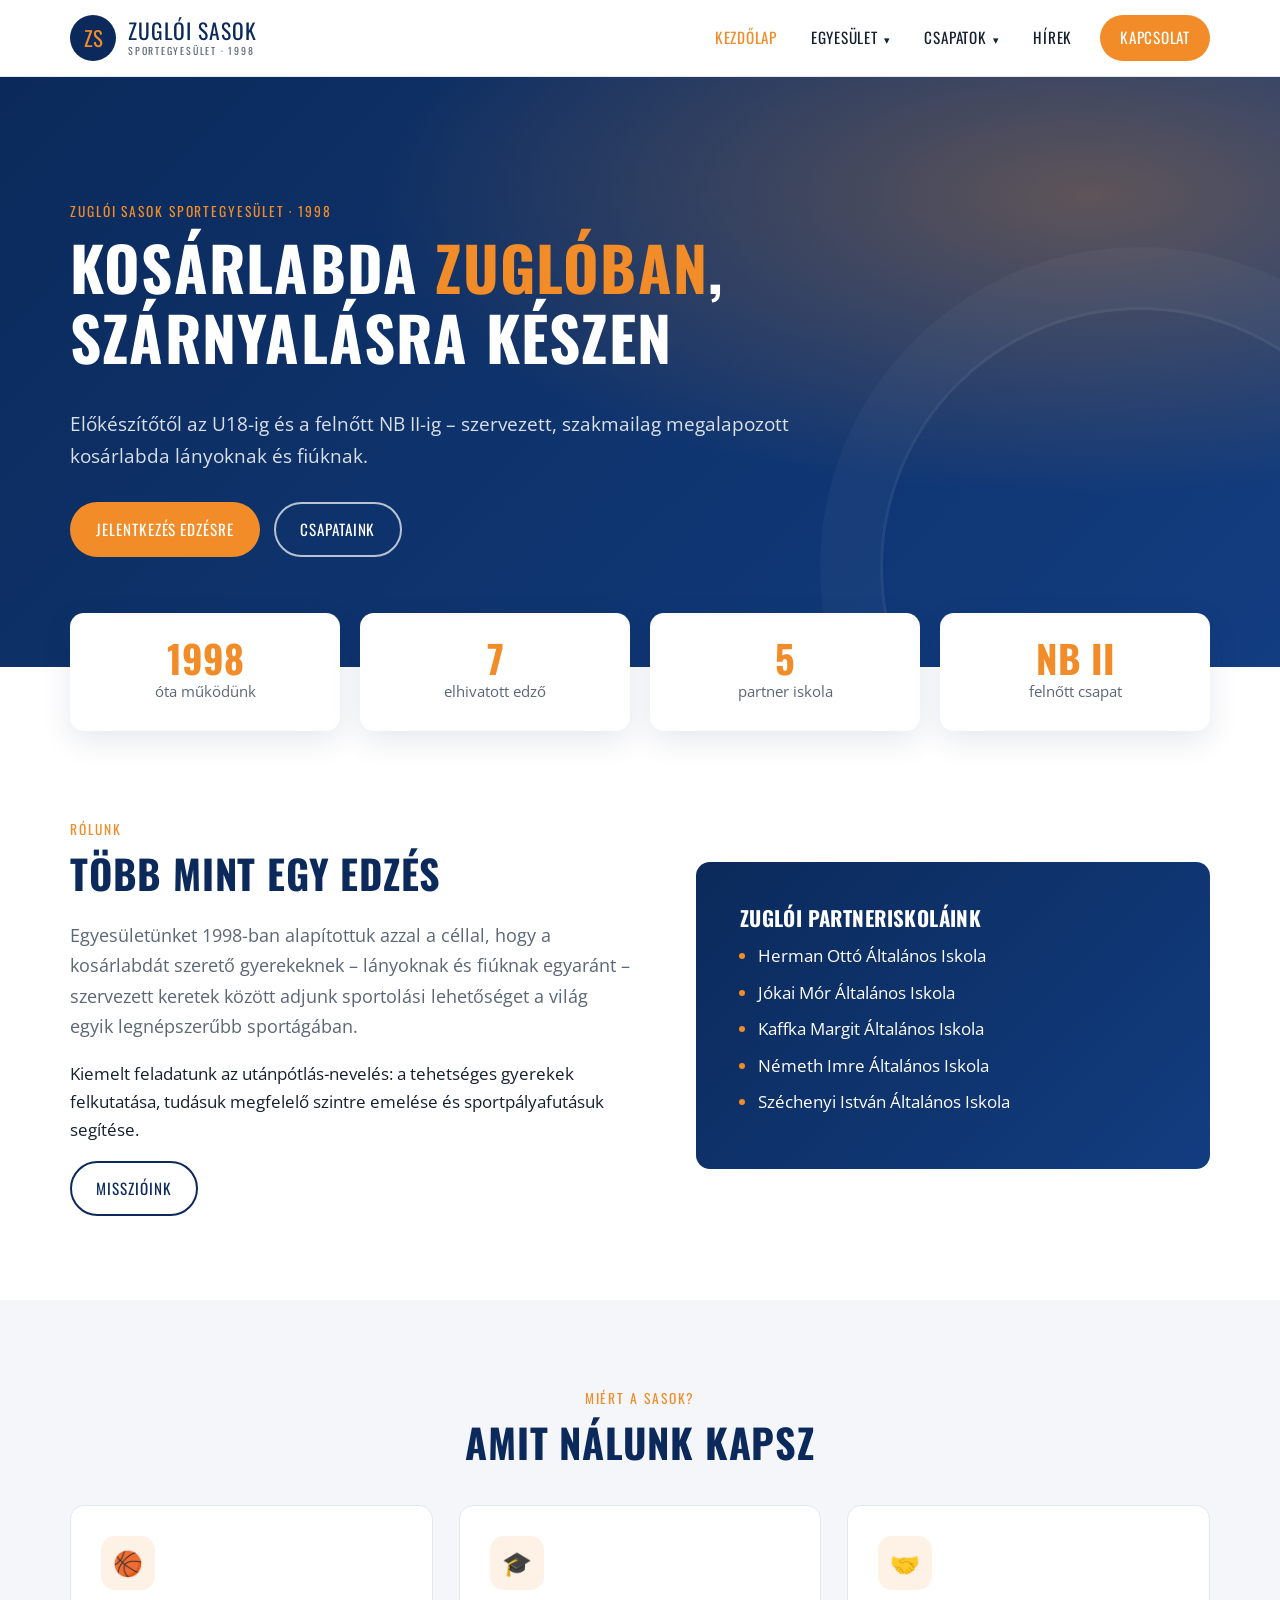
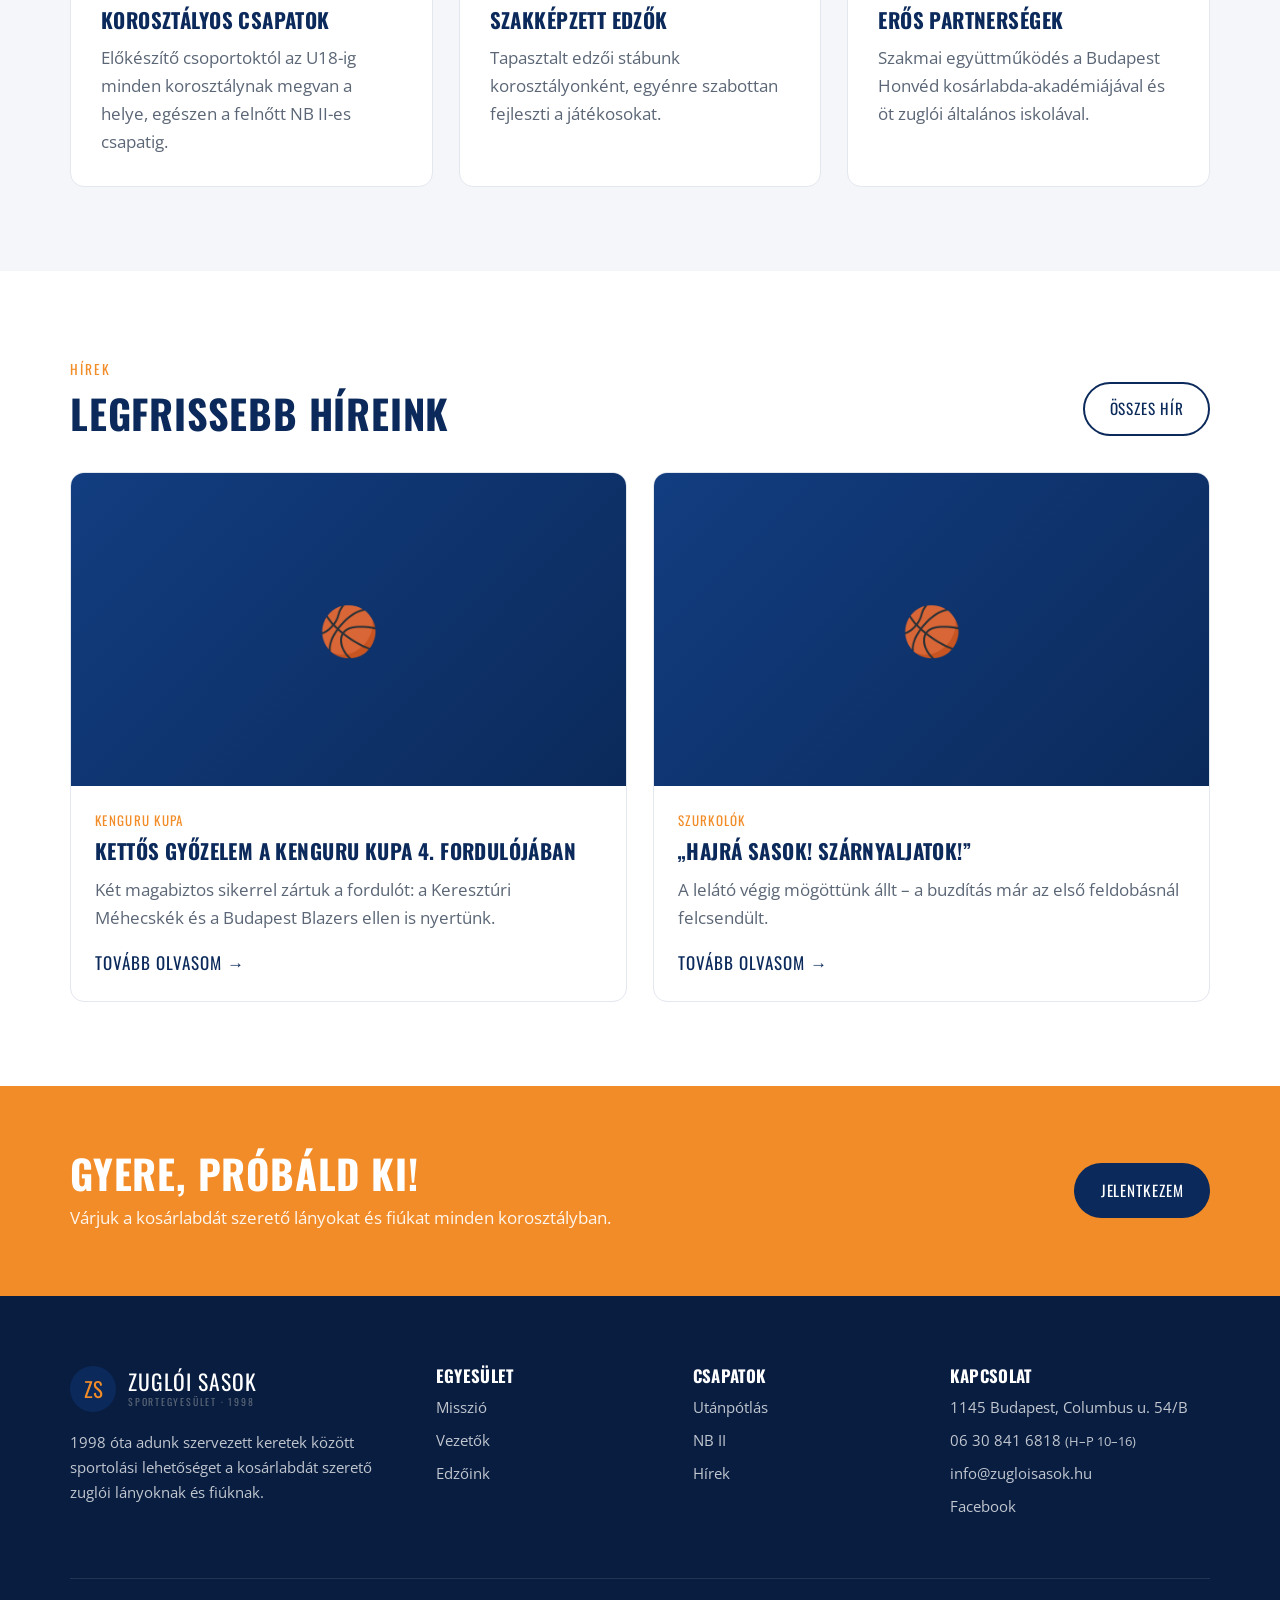
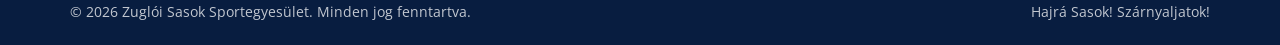
==== index.html @ 6cdd5a1f "Zuglói Sasok megújított statikus weboldal aloldalakkal Co-Authored-By: Claude Opus 5.5 <noreply@anth" ====
<!doctype html>
<html lang="hu">
<head>
<meta charset="utf-8">
<meta name="viewport" content="width=device-width, initial-scale=1">
<title>Kezdőlap – Zuglói Sasok</title>
<meta name="description" content="A Zuglói Sasok Sportegyesület 1998 óta neveli a zuglói kosárlabdázókat.">
<link rel="preconnect" href="https://fonts.googleapis.com">
<link rel="preconnect" href="https://fonts.gstatic.com" crossorigin>
<link href="https://fonts.googleapis.com/css2?family=Oswald:wght@400;500;600&family=Open+Sans:wght@400;600;700&display=swap" rel="stylesheet">
<link rel="stylesheet" href="assets/css/style.css">
</head>
<body>
<header class="site-header">
  <div class="container site-header__inner">
    <a class="logo" href="index.html" aria-label="Zuglói Sasok – kezdőlap"><span class="logo__mark">ZS</span><span class="logo__text">Zuglói Sasok<small>Sportegyesület · 1998</small></span></a>
    <button class="nav-toggle" aria-label="Menü" aria-expanded="false"><span></span><span></span><span></span></button>
    <nav class="nav" aria-label="Fő navigáció"><ul><li><a href="index.html" aria-current="page">Kezdőlap</a></li><li class="has-sub"><a href="misszio.html">Egyesület</a><ul class="sub"><li><a href="misszio.html">Misszió</a></li><li><a href="vezetok.html">Vezetők</a></li><li><a href="edzoink.html">Edzőink</a></li></ul></li><li class="has-sub"><a href="csapatok.html">Csapatok</a><ul class="sub"><li><a href="csapatok.html">Utánpótlás</a></li><li><a href="nb2.html">NB II</a></li></ul></li><li><a href="hirek.html">Hírek</a></li><li class="nav-cta"><a href="kapcsolat.html">Kapcsolat</a></li></ul></nav>
  </div>
</header>
<main>

<section class="hero"><div class="container"><div class="hero__inner">
  <span class="eyebrow">Zuglói Sasok Sportegyesület · 1998</span>
  <h1>Kosárlabda <em>Zuglóban</em>,<br>szárnyalásra készen</h1>
  <p>Előkészítőtől az U18-ig és a felnőtt NB II-ig – szervezett, szakmailag megalapozott kosárlabda lányoknak és fiúknak.</p>
  <div class="hero__actions"><a class="btn btn--accent" href="kapcsolat.html">Jelentkezés edzésre</a><a class="btn btn--ghost" href="csapatok.html">Csapataink</a></div>
</div></div></section>

<div class="container"><div class="stats">
  <div class="stat reveal"><strong>1998</strong><span>óta működünk</span></div>
  <div class="stat reveal"><strong>7</strong><span>elhivatott edző</span></div>
  <div class="stat reveal"><strong>5</strong><span>partner iskola</span></div>
  <div class="stat reveal"><strong>NB II</strong><span>felnőtt csapat</span></div>
</div></div>

<section class="section"><div class="container split">
  <div class="reveal">
    <span class="eyebrow">Rólunk</span>
    <h2>Több mint egy edzés</h2>
    <p class="lead">Egyesületünket 1998-ban alapítottuk azzal a céllal, hogy a kosárlabdát szerető gyerekeknek – lányoknak és fiúknak egyaránt – szervezett keretek között adjunk sportolási lehetőséget a világ egyik legnépszerűbb sportágában.</p>
    <p>Kiemelt feladatunk az utánpótlás-nevelés: a tehetséges gyerekek felkutatása, tudásuk megfelelő szintre emelése és sportpályafutásuk segítése.</p>
    <a class="btn btn--outline" href="misszio.html">Misszióink</a>
  </div>
  <div class="panel reveal">
    <h3>Zuglói partneriskoláink</h3>
    <ul>
      <li>Herman Ottó Általános Iskola</li>
      <li>Jókai Mór Általános Iskola</li>
      <li>Kaffka Margit Általános Iskola</li>
      <li>Németh Imre Általános Iskola</li>
      <li>Széchenyi István Általános Iskola</li>
    </ul>
  </div>
</div></section>

<section class="section section--soft"><div class="container">
  <div class="center reveal"><span class="eyebrow">Miért a Sasok?</span><h2>Amit nálunk kapsz</h2></div>
  <div class="grid grid--3" style="margin-top:40px">
    <div class="card reveal"><div class="card__icon">🏀</div><h3>Korosztályos csapatok</h3><p>Előkészítő csoportoktól az U18-ig minden korosztálynak megvan a helye, egészen a felnőtt NB II-es csapatig.</p></div>
    <div class="card reveal"><div class="card__icon">🎓</div><h3>Szakképzett edzők</h3><p>Tapasztalt edzői stábunk korosztályonként, egyénre szabottan fejleszti a játékosokat.</p></div>
    <div class="card reveal"><div class="card__icon">🤝</div><h3>Erős partnerségek</h3><p>Szakmai együttműködés a Budapest Honvéd kosárlabda-akadémiájával és öt zuglói általános iskolával.</p></div>
  </div>
</div></section>

<section class="section"><div class="container">
  <div class="reveal" style="display:flex;justify-content:space-between;align-items:end;flex-wrap:wrap;gap:16px">
    <div><span class="eyebrow">Hírek</span><h2 style="margin:0">Legfrissebb híreink</h2></div>
    <a class="btn btn--outline" href="hirek.html">Összes hír</a>
  </div>
  <div class="grid grid--2" style="margin-top:36px"><article class="post reveal"><a href="kettos-gyozelem-a-kenguru-kupa-4-fordulojaban.html" class="post__thumb" aria-hidden="true" tabindex="-1"></a>
<div class="post__body"><div class="post__meta">Kenguru Kupa</div><h3>Kettős győzelem a Kenguru Kupa 4. fordulójában</h3><p>Két magabiztos sikerrel zártuk a fordulót: a Keresztúri Méhecskék és a Budapest Blazers ellen is nyertünk.</p>
<a class="post__link" href="kettos-gyozelem-a-kenguru-kupa-4-fordulojaban.html">Tovább olvasom →</a></div></article><article class="post reveal"><a href="hajra-sasok-szarnyaljatok.html" class="post__thumb" aria-hidden="true" tabindex="-1"></a>
<div class="post__body"><div class="post__meta">Szurkolók</div><h3>„Hajrá Sasok! Szárnyaljatok!”</h3><p>A lelátó végig mögöttünk állt – a buzdítás már az első feldobásnál felcsendült.</p>
<a class="post__link" href="hajra-sasok-szarnyaljatok.html">Tovább olvasom →</a></div></article></div>
</div></section>
<section class="cta"><div class="container cta__inner">
  <div><h2>Gyere, próbáld ki!</h2><p>Várjuk a kosárlabdát szerető lányokat és fiúkat minden korosztályban.</p></div>
  <a class="btn" href="kapcsolat.html">Jelentkezem</a>
</div></section>

</main>
<footer class="site-footer">
  <div class="container">
    <div class="footer-grid">
      <div>
        <a class="logo" href="index.html" aria-label="Zuglói Sasok – kezdőlap"><span class="logo__mark">ZS</span><span class="logo__text">Zuglói Sasok<small>Sportegyesület · 1998</small></span></a>
        <p style="margin-top:18px">1998 óta adunk szervezett keretek között sportolási lehetőséget a kosárlabdát szerető zuglói lányoknak és fiúknak.</p>
      </div>
      <div>
        <h4>Egyesület</h4>
        <ul><li><a href="misszio.html">Misszió</a></li><li><a href="vezetok.html">Vezetők</a></li><li><a href="edzoink.html">Edzőink</a></li></ul>
      </div>
      <div>
        <h4>Csapatok</h4>
        <ul><li><a href="csapatok.html">Utánpótlás</a></li><li><a href="nb2.html">NB II</a></li><li><a href="hirek.html">Hírek</a></li></ul>
      </div>
      <div>
        <h4>Kapcsolat</h4>
        <ul>
          <li>1145 Budapest, Columbus u. 54/B</li>
          <li><a href="tel:+36308416818">06 30 841 6818</a> <small>(H–P 10–16)</small></li>
          <li><a href="mailto:info@zugloisasok.hu">info@zugloisasok.hu</a></li>
          <li><a href="https://www.facebook.com/zugloisasok/" target="_blank" rel="noopener">Facebook</a></li>
        </ul>
      </div>
    </div>
    <div class="footer-bottom">
      <span>© <span id="year">2026</span> Zuglói Sasok Sportegyesület. Minden jog fenntartva.</span>
      <span>Hajrá Sasok! Szárnyaljatok!</span>
    </div>
  </div>
</footer>
<script src="assets/js/main.js"></script>
</body>
</html>
---- assets/css/style.css ----
/* ==========================================================
   Zuglói Sasok – megújított arculat
   A márkaszínek és betűtípusok EGY helyen, itt állíthatók.
   ========================================================== */
:root {
  /* --- Márkaszínek (cserélhető az eredeti oldal értékeire) --- */
  --brand-primary: #0b2a5b;     /* sötétkék */
  --brand-primary-2: #123d80;
  --brand-accent: #f28c28;      /* kosárlabda-narancs */
  --brand-accent-2: #d9731a;

  /* --- Betűtípusok --- */
  --font-heading: "Oswald", "Arial Narrow", sans-serif;
  --font-body: "Open Sans", Arial, sans-serif;

  /* --- Semleges tónusok --- */
  --ink: #16202e;
  --muted: #5b6676;
  --line: #e3e7ee;
  --bg: #ffffff;
  --bg-soft: #f4f6fa;
  --radius: 14px;
  --shadow: 0 10px 30px rgba(11, 42, 91, .10);
  --max: 1180px;
}

*, *::before, *::after { box-sizing: border-box; }
html { scroll-behavior: smooth; overflow-x: clip; }
body { margin: 0; font-family: var(--font-body); color: var(--ink); background: var(--bg); line-height: 1.65; font-size: 17px; }
img { max-width: 100%; display: block; }
a { color: var(--brand-primary-2); }
h1, h2, h3, h4 { font-family: var(--font-heading); color: var(--brand-primary); line-height: 1.15; margin: 0 0 .6em; text-transform: uppercase; letter-spacing: .02em; }
h1 { font-size: clamp(2.2rem, 5vw, 3.8rem); }
h2 { font-size: clamp(1.7rem, 3.4vw, 2.5rem); }
h3 { font-size: 1.3rem; }
p { margin: 0 0 1em; }
.container { width: 100%; max-width: var(--max); margin: 0 auto; padding: 0 20px; }
.section { padding: 84px 0; }
.section--soft { background: var(--bg-soft); }
.eyebrow { display: inline-block; font-family: var(--font-heading); text-transform: uppercase; letter-spacing: .14em; font-size: .85rem; color: var(--brand-accent); margin-bottom: .6rem; }
.lead { font-size: 1.15rem; color: var(--muted); max-width: 720px; }
.center { text-align: center; } .center .lead { margin-left: auto; margin-right: auto; }

/* Gombok */
.btn { display: inline-flex; align-items: center; gap: .5em; padding: .85em 1.6em; border-radius: 999px; font-family: var(--font-heading); text-transform: uppercase; letter-spacing: .06em; text-decoration: none; font-size: .95rem; transition: transform .2s, background .2s, color .2s; border: 2px solid transparent; }
.btn--accent { background: var(--brand-accent); color: #fff; }
.btn--accent:hover { background: var(--brand-accent-2); transform: translateY(-2px); }
.btn--ghost { border-color: rgba(255,255,255,.7); color: #fff; }
.btn--ghost:hover { background: #fff; color: var(--brand-primary); }
.btn--outline { border-color: var(--brand-primary); color: var(--brand-primary); }
.btn--outline:hover { background: var(--brand-primary); color: #fff; }

/* Fejléc */
.site-header { position: sticky; top: 0; z-index: 50; background: rgba(255,255,255,.96); backdrop-filter: blur(8px); border-bottom: 1px solid var(--line); }
.site-header__inner { display: flex; align-items: center; justify-content: space-between; height: 76px; }
.logo { display: flex; align-items: center; gap: 12px; text-decoration: none; }
.logo__mark { width: 46px; height: 46px; border-radius: 50%; background: var(--brand-primary); display: grid; place-items: center; color: var(--brand-accent); font-family: var(--font-heading); font-size: 1.3rem; }
.logo__text { font-family: var(--font-heading); text-transform: uppercase; color: var(--brand-primary); font-size: 1.35rem; line-height: 1; letter-spacing: .04em; }
.logo__text small { display: block; font-size: .62rem; color: var(--muted); letter-spacing: .18em; margin-top: 4px; }
.nav > ul { list-style: none; margin: 0; padding: 0; display: flex; gap: 6px; align-items: center; }
.nav li { position: relative; }
.nav a { display: block; padding: 10px 14px; text-decoration: none; color: var(--ink); font-family: var(--font-heading); text-transform: uppercase; letter-spacing: .05em; font-size: .95rem; border-radius: 8px; }
.nav a:hover, .nav a[aria-current="page"] { color: var(--brand-accent); }
.nav .has-sub > a::after { content: "▾"; font-size: .7em; margin-left: 6px; }
.nav .sub { list-style: none; margin: 0; padding: 8px; position: absolute; top: 100%; left: 0; min-width: 210px; background: #fff; border-radius: 12px; box-shadow: var(--shadow); opacity: 0; visibility: hidden; transform: translateY(8px); transition: .2s; }
.nav .has-sub:hover .sub, .nav .has-sub:focus-within .sub { opacity: 1; visibility: visible; transform: none; }
.nav .sub a { text-transform: none; font-family: var(--font-body); font-size: .95rem; }
.nav .sub a:hover { background: var(--bg-soft); }
.nav .nav-cta a { background: var(--brand-accent); color: #fff; border-radius: 999px; padding: 10px 20px; margin-left: 8px; }
.nav .nav-cta a:hover { background: var(--brand-accent-2); color: #fff; }
.nav-toggle { display: none; background: none; border: 0; width: 44px; height: 44px; cursor: pointer; }
.nav-toggle span { display: block; height: 2px; background: var(--brand-primary); margin: 6px 8px; transition: .2s; }

/* Hero */
.hero { position: relative; color: #fff; background: radial-gradient(1200px 500px at 85% 20%, rgba(242,140,40,.35), transparent 60%), linear-gradient(135deg, var(--brand-primary) 0%, var(--brand-primary-2) 100%); overflow: hidden; }
.hero::after { content: ""; position: absolute; right: -120px; bottom: -160px; width: 520px; height: 520px; border-radius: 50%; border: 3px solid rgba(255,255,255,.08); box-shadow: 0 0 0 60px rgba(255,255,255,.03); }
.hero__inner { position: relative; z-index: 1; padding: 120px 0 110px; max-width: 760px; }
.hero h1 { color: #fff; }
.hero h1 em { font-style: normal; color: var(--brand-accent); }
.hero p { font-size: 1.2rem; color: rgba(255,255,255,.85); }
.hero__actions { display: flex; flex-wrap: wrap; gap: 14px; margin-top: 30px; }
.page-hero { background: linear-gradient(135deg, var(--brand-primary), var(--brand-primary-2)); color: #fff; padding: 80px 0 64px; }
.page-hero h1 { color: #fff; margin-bottom: .3em; }
.page-hero p { color: rgba(255,255,255,.82); margin: 0; max-width: 680px; }
.breadcrumb { font-size: .88rem; margin-bottom: 14px; color: rgba(255,255,255,.7); }
.breadcrumb a { color: rgba(255,255,255,.9); text-decoration: none; }

/* Statisztika sáv */
.stats { display: grid; grid-template-columns: repeat(4, 1fr); gap: 20px; margin-top: -54px; position: relative; z-index: 2; }
.stat { background: #fff; border-radius: var(--radius); box-shadow: var(--shadow); padding: 26px; text-align: center; }
.stat strong { display: block; font-family: var(--font-heading); font-size: 2.4rem; color: var(--brand-accent); line-height: 1; }
.stat span { color: var(--muted); font-size: .95rem; }

/* Rácsok, kártyák */
.grid { display: grid; gap: 26px; }
.grid--2 { grid-template-columns: repeat(2, 1fr); }
.grid--3 { grid-template-columns: repeat(3, 1fr); }
.grid--4 { grid-template-columns: repeat(4, 1fr); }
.split { display: grid; grid-template-columns: 1.1fr 1fr; gap: 60px; align-items: center; }
.card { background: #fff; border: 1px solid var(--line); border-radius: var(--radius); padding: 30px; transition: transform .25s, box-shadow .25s; }
.card:hover { transform: translateY(-4px); box-shadow: var(--shadow); }
.card__icon { width: 54px; height: 54px; border-radius: 14px; background: rgba(242,140,40,.12); color: var(--brand-accent); display: grid; place-items: center; font-size: 1.5rem; margin-bottom: 18px; }
.card p { color: var(--muted); margin: 0; }
.panel { border-radius: var(--radius); background: linear-gradient(135deg, var(--brand-primary), var(--brand-primary-2)); color: #fff; padding: 44px; position: relative; overflow: hidden; }
.panel h3 { color: #fff; }
.panel ul { padding-left: 1.1em; margin: 0; }
.panel li { margin-bottom: .5em; }
.panel li::marker { color: var(--brand-accent); }

/* Személy kártya */
.person { text-align: center; background: #fff; border: 1px solid var(--line); border-radius: var(--radius); padding: 32px 22px; transition: .25s; }
.person:hover { box-shadow: var(--shadow); transform: translateY(-4px); }
.avatar { width: 96px; height: 96px; border-radius: 50%; margin: 0 auto 16px; display: grid; place-items: center; font-family: var(--font-heading); font-size: 2rem; color: #fff; background: linear-gradient(135deg, var(--brand-primary), var(--brand-primary-2)); border: 4px solid rgba(242,140,40,.6); }
.person h3 { margin-bottom: .25em; }
.person .role { color: var(--brand-accent); font-weight: 600; font-size: .95rem; }
.tag { display: inline-block; background: var(--bg-soft); color: var(--brand-primary); border-radius: 999px; padding: 4px 12px; font-size: .82rem; margin: 10px 3px 0; }

/* Hírek */
.post { background: #fff; border-radius: var(--radius); overflow: hidden; border: 1px solid var(--line); display: flex; flex-direction: column; transition: .25s; }
.post:hover { box-shadow: var(--shadow); transform: translateY(-4px); }
.post__thumb { aspect-ratio: 16/9; background: linear-gradient(135deg, var(--brand-primary-2), var(--brand-primary)); position: relative; }
.post__thumb::after { content: "🏀"; position: absolute; inset: 0; display: grid; place-items: center; font-size: 3rem; opacity: .9; }
.post__body { padding: 24px; display: flex; flex-direction: column; flex: 1; }
.post__meta { font-size: .82rem; color: var(--brand-accent); text-transform: uppercase; letter-spacing: .1em; margin-bottom: 8px; font-family: var(--font-heading); }
.post__body p { color: var(--muted); }
.post__link { margin-top: auto; font-family: var(--font-heading); text-transform: uppercase; letter-spacing: .06em; text-decoration: none; color: var(--brand-primary); }
.post__link:hover { color: var(--brand-accent); }
.article { max-width: 760px; margin: 0 auto; }
.article p { font-size: 1.08rem; }
.score { display: flex; align-items: center; justify-content: space-between; gap: 16px; background: var(--bg-soft); border-radius: var(--radius); padding: 22px 26px; margin: 24px 0; font-family: var(--font-heading); text-transform: uppercase; }
.score b { font-size: 2rem; color: var(--brand-accent); }

/* Táblázat */
.table-wrap { overflow-x: auto; border-radius: var(--radius); border: 1px solid var(--line); }
table { width: 100%; border-collapse: collapse; background: #fff; }
th, td { padding: 14px 18px; text-align: left; border-bottom: 1px solid var(--line); }
th { background: var(--brand-primary); color: #fff; font-family: var(--font-heading); text-transform: uppercase; letter-spacing: .05em; font-weight: 400; }
tr:last-child td { border-bottom: 0; }
tr:nth-child(even) td { background: var(--bg-soft); }

/* CTA sáv */
.cta { background: var(--brand-accent); color: #fff; padding: 64px 0; }
.cta__inner { display: flex; align-items: center; justify-content: space-between; gap: 30px; flex-wrap: wrap; }
.cta h2 { color: #fff; margin: 0 0 .2em; }
.cta p { margin: 0; opacity: .92; }
.cta .btn { background: var(--brand-primary); color: #fff; }
.cta .btn:hover { background: #fff; color: var(--brand-primary); }

/* Kapcsolat */
.contact-list { list-style: none; padding: 0; margin: 0; }
.contact-list li { display: flex; gap: 16px; padding: 18px 0; border-bottom: 1px solid var(--line); }
.contact-list .ic { flex: 0 0 46px; height: 46px; border-radius: 12px; background: rgba(242,140,40,.12); display: grid; place-items: center; font-size: 1.2rem; }
.contact-list strong { display: block; font-family: var(--font-heading); text-transform: uppercase; color: var(--brand-primary); letter-spacing: .04em; }
form .row { display: grid; grid-template-columns: 1fr 1fr; gap: 16px; }
label { display: block; font-size: .9rem; font-weight: 600; margin-bottom: 6px; }
input, select, textarea { width: 100%; padding: 13px 15px; border: 1px solid var(--line); border-radius: 10px; font: inherit; margin-bottom: 16px; background: #fff; }
input:focus, select:focus, textarea:focus { outline: 2px solid var(--brand-accent); border-color: transparent; }
.map { border: 0; width: 100%; height: 380px; border-radius: var(--radius); }

/* Lábléc */
.site-footer { background: #081d40; color: rgba(255,255,255,.75); padding: 70px 0 0; font-size: .95rem; }
.site-footer h4 { color: #fff; font-size: 1.05rem; }
.site-footer a { color: rgba(255,255,255,.75); text-decoration: none; }
.site-footer a:hover { color: var(--brand-accent); }
.site-footer ul { list-style: none; padding: 0; margin: 0; }
.site-footer li { margin-bottom: 8px; }
.footer-grid { display: grid; grid-template-columns: 1.5fr 1fr 1fr 1.2fr; gap: 40px; }
.site-footer .logo__text { color: #fff; }
.footer-bottom { margin-top: 50px; border-top: 1px solid rgba(255,255,255,.1); padding: 22px 0; display: flex; justify-content: space-between; flex-wrap: wrap; gap: 10px; font-size: .85rem; }

/* Animáció */
.reveal { opacity: 0; transform: translateY(24px); transition: opacity .7s ease, transform .7s ease; }
.reveal.is-visible { opacity: 1; transform: none; }
@media (prefers-reduced-motion: reduce) { .reveal { opacity: 1; transform: none; transition: none; } }

/* Reszponzív */
@media (max-width: 1000px) {
  .grid--4, .stats { grid-template-columns: repeat(2, 1fr); }
  .grid--3 { grid-template-columns: repeat(2, 1fr); }
  .footer-grid { grid-template-columns: 1fr 1fr; }
  .split { grid-template-columns: 1fr; gap: 36px; }
  .nav-toggle { display: block; }
  .nav { position: fixed; inset: 76px 0 0 0; background: #fff; padding: 20px; overflow-y: auto; transform: translateX(100%); visibility: hidden; transition: transform .3s, visibility .3s; }
  .nav.is-open { transform: none; visibility: visible; }
  .nav > ul { flex-direction: column; align-items: stretch; }
  .nav .sub { position: static; opacity: 1; visibility: visible; transform: none; box-shadow: none; padding: 0 0 0 14px; }
  .nav .nav-cta a { margin: 10px 0 0; text-align: center; }
  .nav-open .nav-toggle span:nth-child(1) { transform: translateY(8px) rotate(45deg); }
  .nav-open .nav-toggle span:nth-child(2) { opacity: 0; }
  .nav-open .nav-toggle span:nth-child(3) { transform: translateY(-8px) rotate(-45deg); }
}
@media (max-width: 640px) {
  .section { padding: 60px 0; }
  .container { padding: 0 16px; }
  .grid--2, .grid--3, .grid--4, .footer-grid, form .row { grid-template-columns: 1fr; }
  .stats { grid-template-columns: 1fr 1fr; gap: 12px; }
  .stat { padding: 18px; } .stat strong { font-size: 1.8rem; }
  .hero__inner { padding: 80px 0 100px; }
  .panel { padding: 30px; }
}
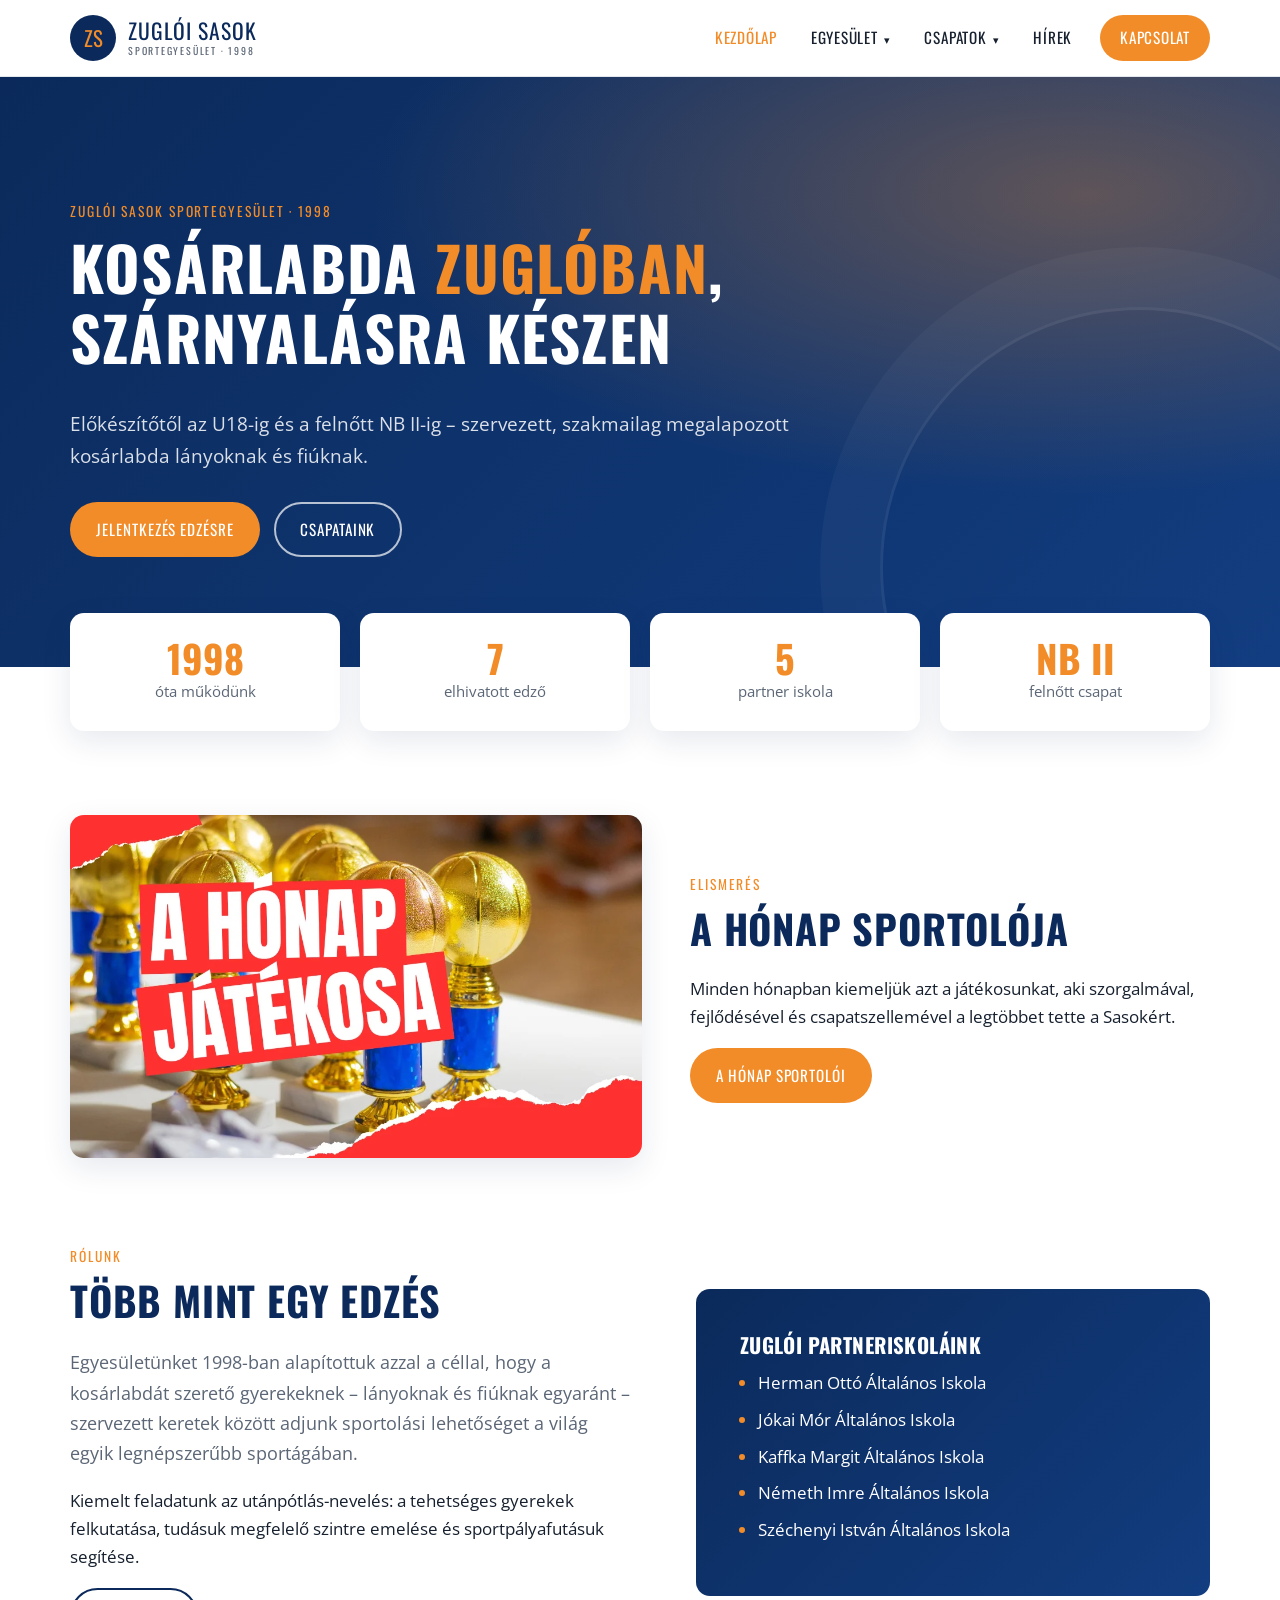
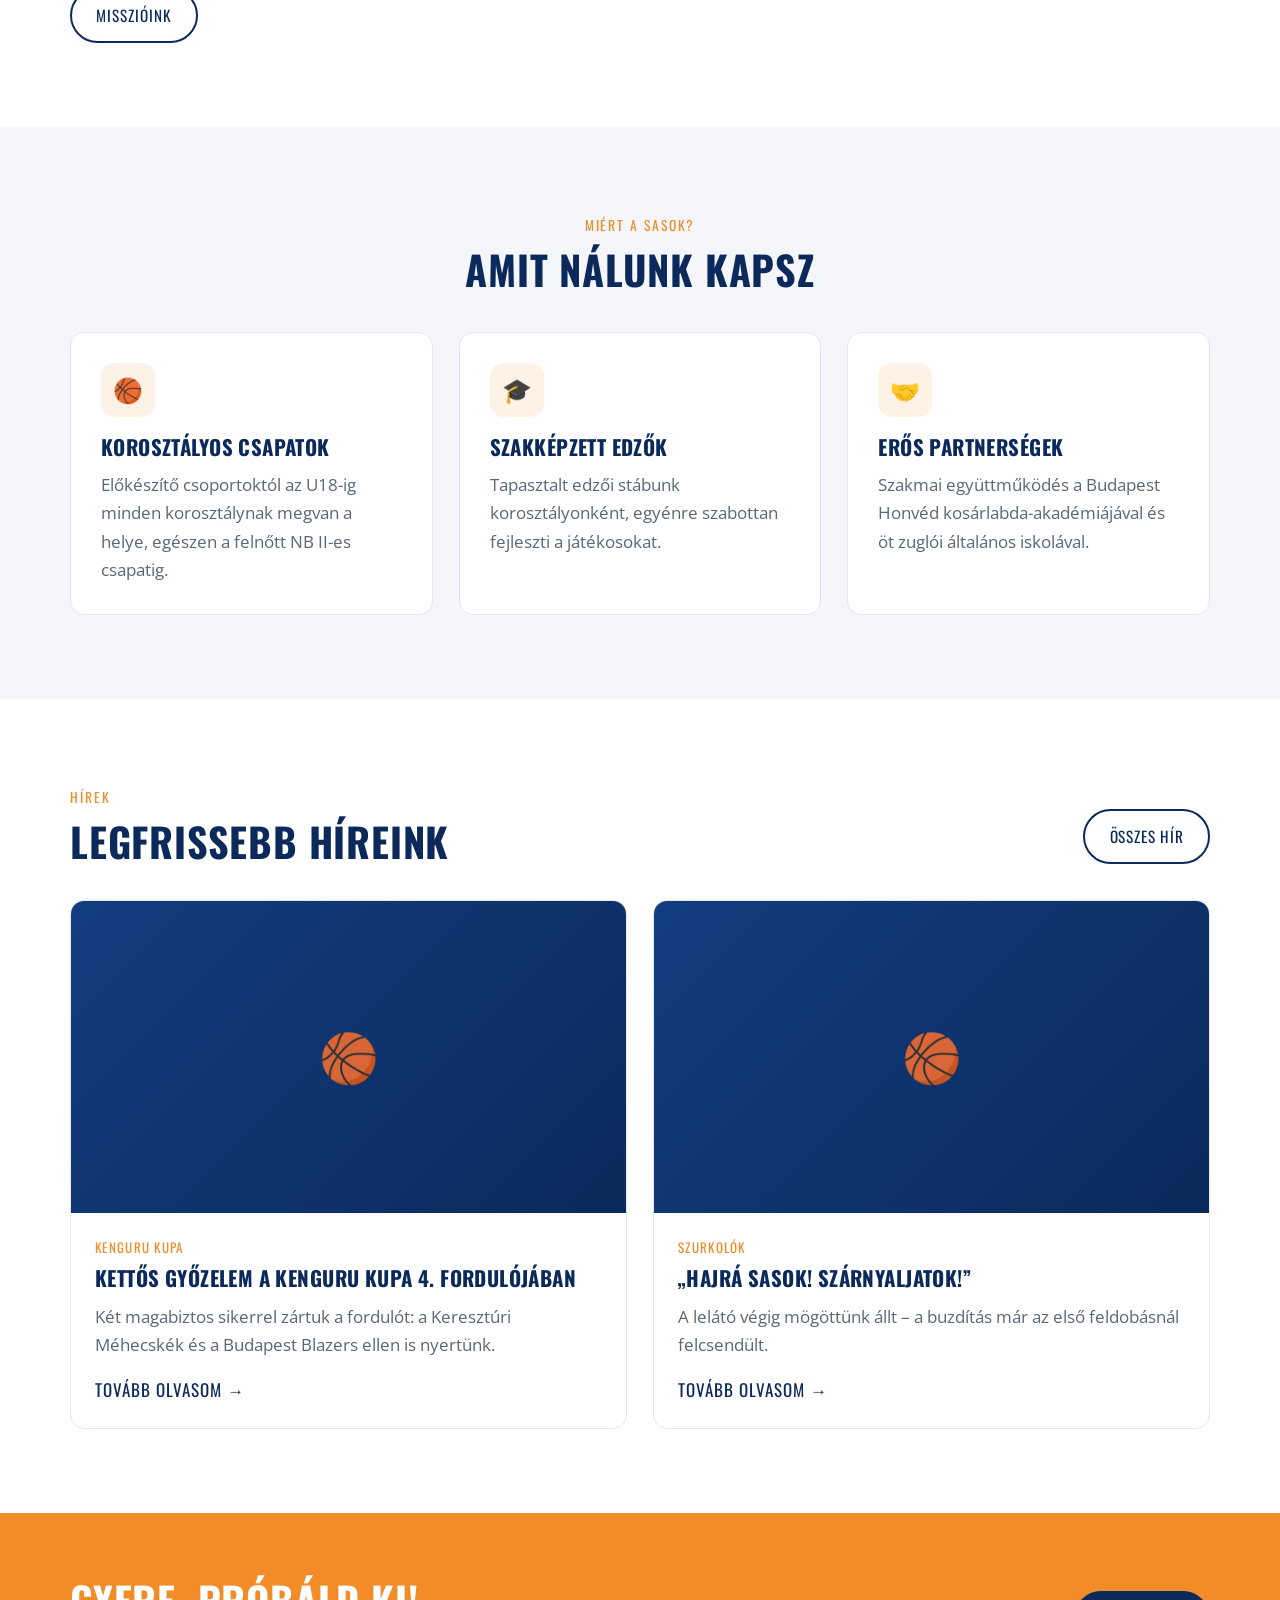
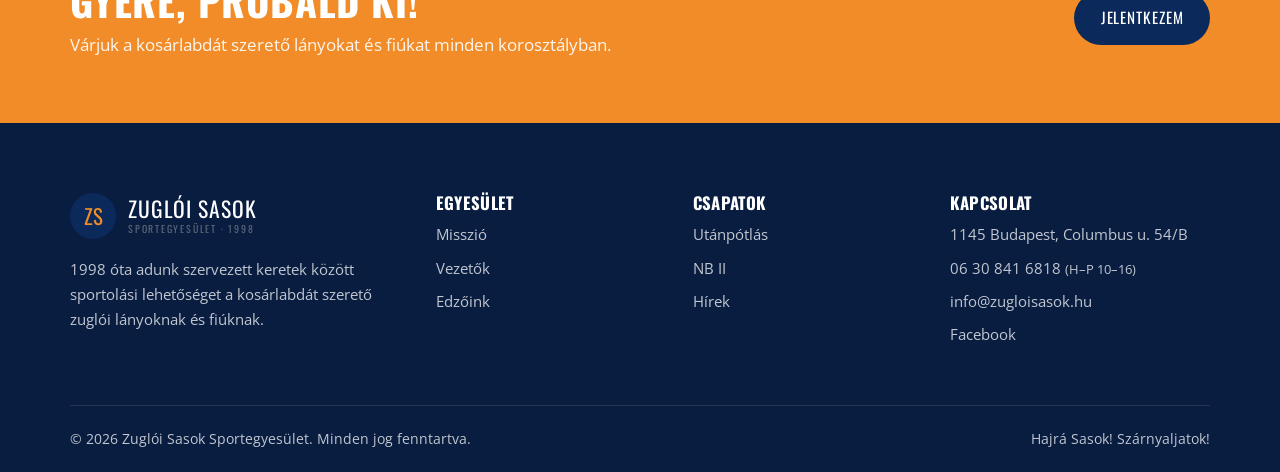
==== commit ee08817e: "Hónap sportolója banner a kezdőlapon A médiatárba feltöltött banner (honap_sportolo_banner.webp) hel" ====
--- a/index.html
+++ b/index.html
@@ -33,6 +33,16 @@
   <div class="stat reveal"><strong>5</strong><span>partner iskola</span></div>
   <div class="stat reveal"><strong>NB II</strong><span>felnőtt csapat</span></div>
 </div></div>
+
+<section class="section section--tight"><div class="container motm reveal">
+  <a class="motm__img" href="https://zugloisasok.hu/honap-sportoloi/" target="_blank" rel="noopener"><img src="assets/img/honap_sportolo_banner.webp" width="1000" height="600" alt="A hónap játékosa" loading="lazy"></a>
+  <div>
+    <span class="eyebrow">Elismerés</span>
+    <h2>A hónap sportolója</h2>
+    <p>Minden hónapban kiemeljük azt a játékosunkat, aki szorgalmával, fejlődésével és csapatszellemével a legtöbbet tette a Sasokért.</p>
+    <a class="btn btn--accent" href="https://zugloisasok.hu/honap-sportoloi/" target="_blank" rel="noopener">A hónap sportolói</a>
+  </div>
+</div></section>
 
 <section class="section"><div class="container split">
   <div class="reveal">
--- a/assets/css/style.css
+++ b/assets/css/style.css
@@ -168,6 +168,12 @@
 .site-footer .logo__text { color: #fff; }
 .footer-bottom { margin-top: 50px; border-top: 1px solid rgba(255,255,255,.1); padding: 22px 0; display: flex; justify-content: space-between; flex-wrap: wrap; gap: 10px; font-size: .85rem; }
 
+/* A hónap sportolója */
+.section--tight { padding-bottom: 0; }
+.motm { display: grid; grid-template-columns: 1.1fr 1fr; gap: 48px; align-items: center; }
+.motm__img img { width: 100%; height: auto; border-radius: var(--radius); box-shadow: var(--shadow); transition: transform .3s; }
+.motm__img:hover img { transform: scale(1.02); }
+
 /* Animáció */
 .reveal { opacity: 0; transform: translateY(24px); transition: opacity .7s ease, transform .7s ease; }
 .reveal.is-visible { opacity: 1; transform: none; }
@@ -178,7 +184,7 @@
   .grid--4, .stats { grid-template-columns: repeat(2, 1fr); }
   .grid--3 { grid-template-columns: repeat(2, 1fr); }
   .footer-grid { grid-template-columns: 1fr 1fr; }
-  .split { grid-template-columns: 1fr; gap: 36px; }
+  .split, .motm { grid-template-columns: 1fr; gap: 36px; }
   .nav-toggle { display: block; }
   .nav { position: fixed; inset: 76px 0 0 0; background: #fff; padding: 20px; overflow-y: auto; transform: translateX(100%); visibility: hidden; transition: transform .3s, visibility .3s; }
   .nav.is-open { transform: none; visibility: visible; }
